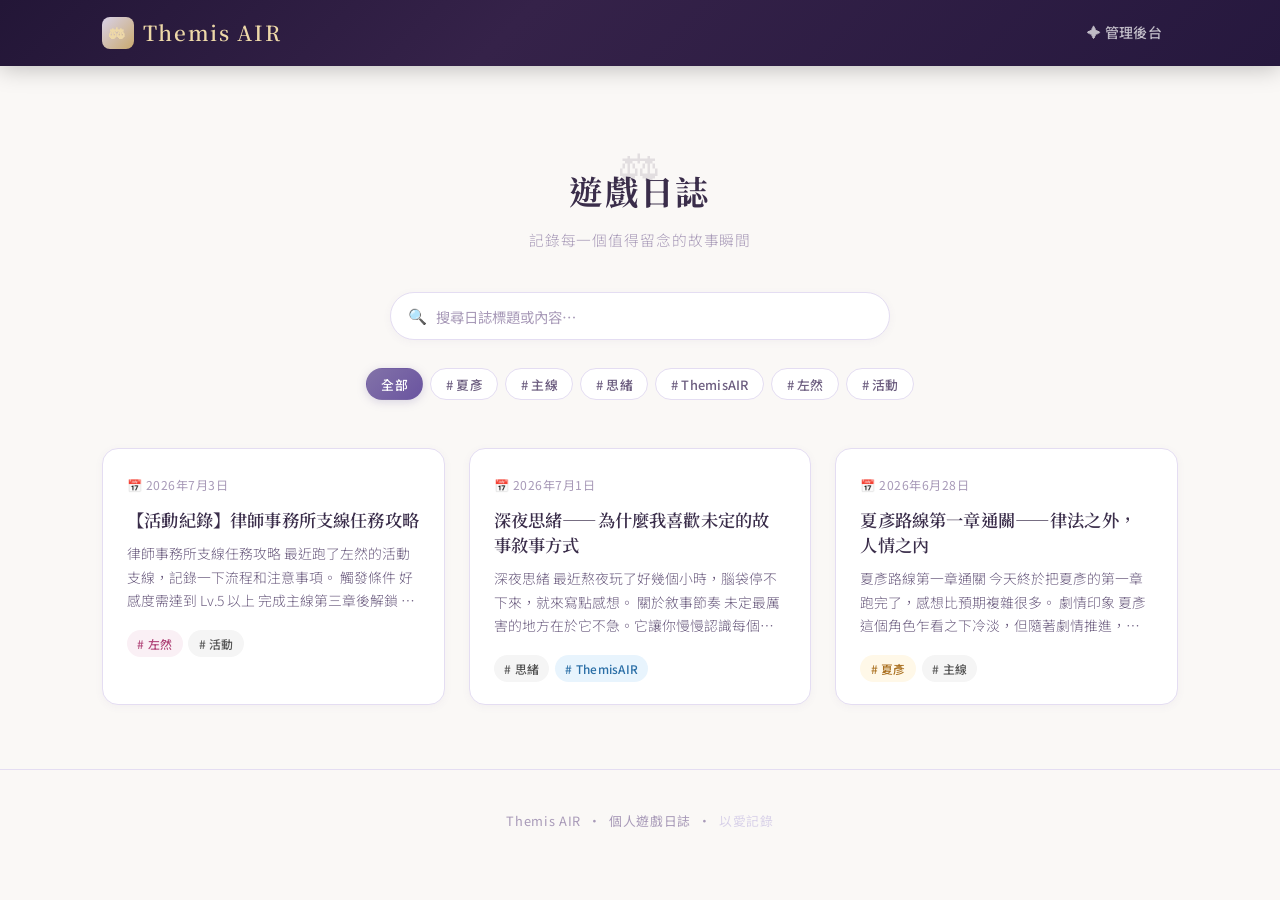
==== index.html @ 6ce4c05d "first commit: Themis AIR blog site" ====
<!DOCTYPE html>
<html lang="zh-TW">
<head>
  <meta charset="UTF-8">
  <meta name="viewport" content="width=device-width, initial-scale=1.0">
  <meta name="description" content="Themis AIR — 個人未定事件簿遊戲進度日誌，記錄每一個值得留念的故事瞬間">
  <title>Themis AIR</title>
  <link rel="stylesheet" href="css/style.css">
</head>
<body>

  <!-- ── Header ── -->
  <header class="site-header">
    <div class="header-inner">
      <a href="index.html" class="site-logo">
        <span class="logo-badge">⚖</span>
        Themis AIR
      </a>
      <nav class="site-nav">
        <a href="admin.html" id="nav-admin">✦ 管理後台</a>
      </nav>
    </div>
  </header>

  <!-- ── Main ── -->
  <main>
    <div class="main-container">

      <!-- Hero -->
      <section class="page-hero">
        <h1>遊戲日誌</h1>
        <p>記錄每一個值得留念的故事瞬間</p>
      </section>

      <!-- Search -->
      <div class="search-wrap">
        <span class="search-icon">🔍</span>
        <input
          type="text"
          id="search-input"
          placeholder="搜尋日誌標題或內容…"
          autocomplete="off"
          aria-label="搜尋日誌"
        >
      </div>

      <!-- Tag filters -->
      <div class="tag-filters" id="tag-filters" role="group" aria-label="標籤篩選">
        <!-- populated by app.js -->
      </div>

      <!-- Articles grid -->
      <div class="articles-grid" id="articles-grid" aria-live="polite">
        <!-- populated by app.js -->
      </div>

    </div>
  </main>

  <!-- ── Footer ── -->
  <footer class="site-footer">
    <p>Themis AIR &nbsp;·&nbsp; 個人遊戲日誌 &nbsp;·&nbsp; <span>以愛記錄</span></p>
  </footer>

  <div class="toast" id="global-toast"></div>

  <script src="js/data.js"></script>
  <script src="js/app.js"></script>
</body>
</html>
---- css/style.css ----
/* ============================================================
   Themis AIR — Design System
   ============================================================ */

@import url('https://fonts.googleapis.com/css2?family=Noto+Serif+TC:wght@400;500;600;700&family=Noto+Sans+TC:wght@300;400;500;600&display=swap');

:root {
  --bg: #FAF8F6;
  --surface: #FFFFFF;
  --surface-alt: #F7F5FC;
  --surface-hover: #F1EEF9;

  --lavender: #D9D2E9;
  --lavender-light: #EBE7F5;
  --lavender-dark: #8272A8;
  --gold: #C9A96E;
  --gold-light: #EDD8A8;

  --text-primary: #3A2D4A;
  --text-secondary: #6D5E80;
  --text-muted: #A89AB8;

  --border: #E4DDF2;
  --shadow-sm: 0 2px 8px rgba(100, 80, 140, 0.05);
  --shadow: 0 4px 20px rgba(100, 80, 140, 0.09);
  --shadow-hover: 0 10px 36px rgba(100, 80, 140, 0.14);

  --radius: 16px;
  --radius-sm: 10px;
  --radius-pill: 100px;

  --ease: cubic-bezier(0.4, 0, 0.2, 1);
  --transition: 0.25s var(--ease);
}

*, *::before, *::after {
  margin: 0;
  padding: 0;
  box-sizing: border-box;
}

html {
  scroll-behavior: smooth;
}

body {
  font-family: 'Noto Sans TC', -apple-system, sans-serif;
  background-color: var(--bg);
  color: var(--text-primary);
  line-height: 1.7;
  -webkit-font-smoothing: antialiased;
}

/* ============================================================
   SITE HEADER
   ============================================================ */

.site-header {
  background: linear-gradient(135deg, #231637 0%, #352249 40%, #26183E 100%);
  position: sticky;
  top: 0;
  z-index: 100;
  box-shadow: 0 2px 24px rgba(0, 0, 0, 0.25);
}

.header-inner {
  max-width: 1140px;
  margin: 0 auto;
  padding: 0 2rem;
  height: 66px;
  display: flex;
  align-items: center;
  justify-content: space-between;
}

.site-logo {
  font-family: 'Noto Serif TC', serif;
  font-size: 1.3rem;
  font-weight: 600;
  color: var(--gold-light);
  text-decoration: none;
  letter-spacing: 0.08em;
  display: flex;
  align-items: center;
  gap: 0.55rem;
  transition: var(--transition);
}

.site-logo:hover {
  color: #fff;
}

.logo-badge {
  display: inline-flex;
  align-items: center;
  justify-content: center;
  width: 32px;
  height: 32px;
  background: linear-gradient(135deg, var(--lavender), var(--gold));
  border-radius: 8px;
  font-size: 1rem;
}

.site-nav {
  display: flex;
  align-items: center;
  gap: 0.25rem;
}

.site-nav a {
  color: rgba(255,255,255,0.7);
  text-decoration: none;
  font-size: 0.875rem;
  font-weight: 500;
  padding: 0.45rem 1rem;
  border-radius: var(--radius-pill);
  transition: var(--transition);
  letter-spacing: 0.02em;
}

.site-nav a:hover {
  background: rgba(255, 255, 255, 0.12);
  color: var(--gold-light);
}

/* ============================================================
   LAYOUT
   ============================================================ */

.main-container {
  max-width: 1140px;
  margin: 0 auto;
  padding: 3rem 2rem 4rem;
}

/* ============================================================
   HOME HERO
   ============================================================ */

.page-hero {
  text-align: center;
  padding: 3rem 0 2.5rem;
  position: relative;
}

.page-hero::before {
  content: '⚖';
  display: block;
  font-size: 2.5rem;
  opacity: 0.12;
  position: absolute;
  top: 1rem;
  left: 50%;
  transform: translateX(-50%);
  pointer-events: none;
  user-select: none;
}

.page-hero h1 {
  font-family: 'Noto Serif TC', serif;
  font-size: 2.1rem;
  font-weight: 700;
  color: var(--text-primary);
  letter-spacing: 0.04em;
  margin-bottom: 0.5rem;
}

.page-hero p {
  color: var(--text-muted);
  font-size: 0.92rem;
  font-weight: 300;
  letter-spacing: 0.06em;
}

/* ============================================================
   SEARCH BAR
   ============================================================ */

.search-wrap {
  max-width: 500px;
  margin: 0 auto 1.75rem;
  position: relative;
}

.search-wrap .search-icon {
  position: absolute;
  left: 1.1rem;
  top: 50%;
  transform: translateY(-50%);
  color: var(--text-muted);
  font-size: 0.95rem;
  pointer-events: none;
}

.search-wrap input {
  width: 100%;
  padding: 0.78rem 1rem 0.78rem 2.8rem;
  border: 1.5px solid var(--border);
  border-radius: var(--radius-pill);
  background: var(--surface);
  font-family: 'Noto Sans TC', sans-serif;
  font-size: 0.9rem;
  color: var(--text-primary);
  outline: none;
  transition: var(--transition);
  box-shadow: var(--shadow-sm);
}

.search-wrap input::placeholder {
  color: var(--text-muted);
}

.search-wrap input:focus {
  border-color: var(--lavender);
  box-shadow: 0 0 0 4px rgba(217, 210, 233, 0.4);
}

/* ============================================================
   TAG FILTER BAR
   ============================================================ */

.tag-filters {
  display: flex;
  flex-wrap: wrap;
  gap: 0.45rem;
  justify-content: center;
  margin-bottom: 3rem;
}

.tag-btn {
  padding: 0.35rem 0.9rem;
  border-radius: var(--radius-pill);
  border: 1.5px solid var(--border);
  background: var(--surface);
  color: var(--text-secondary);
  font-size: 0.8rem;
  font-family: 'Noto Sans TC', sans-serif;
  font-weight: 500;
  cursor: pointer;
  transition: var(--transition);
  letter-spacing: 0.02em;
}

.tag-btn:hover {
  background: var(--surface-alt);
  border-color: var(--lavender-light);
  color: var(--lavender-dark);
  transform: translateY(-1px);
}

.tag-btn.active {
  background: var(--lavender-dark);
  border-color: var(--lavender-dark);
  color: white;
  box-shadow: 0 2px 10px rgba(130, 114, 168, 0.28);
}

.tag-btn.all-btn.active {
  background: linear-gradient(135deg, var(--lavender-dark), #6A54A0);
  border-color: transparent;
}

/* ============================================================
   ARTICLES GRID
   ============================================================ */

.articles-grid {
  display: grid;
  grid-template-columns: repeat(auto-fill, minmax(310px, 1fr));
  gap: 1.5rem;
}

/* ============================================================
   ARTICLE CARD
   ============================================================ */

.article-card {
  background: var(--surface);
  border-radius: var(--radius);
  border: 1px solid var(--border);
  padding: 1.6rem 1.5rem 1.4rem;
  cursor: pointer;
  transition: transform var(--transition), box-shadow var(--transition), border-color var(--transition);
  box-shadow: var(--shadow-sm);
  text-decoration: none;
  color: inherit;
  display: block;
  position: relative;
  overflow: hidden;
}

.article-card::after {
  content: '';
  position: absolute;
  top: 0; left: 0; right: 0;
  height: 3px;
  background: linear-gradient(90deg, var(--lavender-dark), var(--gold));
  opacity: 0;
  transition: opacity var(--transition);
}

.article-card:hover {
  transform: translateY(-5px);
  box-shadow: var(--shadow-hover);
  border-color: var(--lavender-light);
}

.article-card:hover::after {
  opacity: 1;
}

.card-date {
  font-size: 0.76rem;
  color: var(--text-muted);
  letter-spacing: 0.04em;
  margin-bottom: 0.7rem;
  display: flex;
  align-items: center;
  gap: 0.35rem;
}

.card-title {
  font-family: 'Noto Serif TC', serif;
  font-size: 1.08rem;
  font-weight: 600;
  color: var(--text-primary);
  margin-bottom: 0.65rem;
  line-height: 1.45;
  letter-spacing: 0.01em;
}

.card-summary {
  font-size: 0.865rem;
  color: var(--text-secondary);
  line-height: 1.7;
  display: -webkit-box;
  -webkit-line-clamp: 3;
  -webkit-box-orient: vertical;
  overflow: hidden;
  margin-bottom: 1.1rem;
  font-weight: 300;
}

.card-tags {
  display: flex;
  flex-wrap: wrap;
  gap: 0.35rem;
}

/* ============================================================
   TAGS
   ============================================================ */

.tag {
  display: inline-block;
  padding: 0.2rem 0.65rem;
  border-radius: var(--radius-pill);
  font-size: 0.74rem;
  font-weight: 500;
  background: var(--surface-alt);
  color: var(--lavender-dark);
  letter-spacing: 0.02em;
}

/* 四位男主角 tag 配色 */
.tag[data-char="夏彥"]   { background: #FFF8E8; color: #AA7020; } /* 暖琥珀 */
.tag[data-char="左然"]   { background: #FAF0F5; color: #B04478; } /* 玫粉   */
.tag[data-char="莫弈"]   { background: #EBF7F2; color: #2E7A60; } /* 薄荷綠 */
.tag[data-char="陸景和"] { background: #D9D2E9; color: #5E4890; } /* 藕紫   */
/* 品牌 tag */
.tag[data-char="ThemisAIR"] { background: #E8F4FD; color: #2A6EA6; } /* 天空藍 ✈️ */
/* 通用分類 tag — 統一灰色系 */
.tag[data-char="活動"] { background: #F5F5F5; color: #555; }
.tag[data-char="思緒"] { background: #F5F5F5; color: #555; }
.tag[data-char="主線"] { background: #F5F5F5; color: #555; }

/* ============================================================
   EMPTY STATE
   ============================================================ */

.empty-state {
  grid-column: 1 / -1;
  text-align: center;
  padding: 5rem 2rem;
  color: var(--text-muted);
}

.empty-icon {
  font-size: 3.5rem;
  opacity: 0.35;
  margin-bottom: 1.25rem;
  display: block;
}

.empty-state h3 {
  font-family: 'Noto Serif TC', serif;
  font-size: 1.1rem;
  margin-bottom: 0.5rem;
  color: var(--text-secondary);
}

.empty-state p {
  font-size: 0.875rem;
}

/* ============================================================
   SITE FOOTER
   ============================================================ */

.site-footer {
  text-align: center;
  padding: 2.5rem 2rem;
  color: var(--text-muted);
  font-size: 0.8rem;
  border-top: 1px solid var(--border);
  letter-spacing: 0.05em;
}

.site-footer span {
  color: var(--lavender);
}

/* ============================================================
   POST PAGE
   ============================================================ */

.post-container {
  max-width: 780px;
  margin: 0 auto;
  padding: 2.5rem 2rem 5rem;
}

.post-back {
  display: inline-flex;
  align-items: center;
  gap: 0.4rem;
  color: var(--text-muted);
  text-decoration: none;
  font-size: 0.85rem;
  margin-bottom: 2.5rem;
  transition: var(--transition);
  letter-spacing: 0.02em;
}

.post-back:hover {
  color: var(--lavender-dark);
  gap: 0.6rem;
}

.post-header {
  margin-bottom: 2.5rem;
  padding-bottom: 1.75rem;
  border-bottom: 1px solid var(--border);
}

.post-date {
  font-size: 0.8rem;
  color: var(--text-muted);
  letter-spacing: 0.06em;
  margin-bottom: 0.9rem;
  display: flex;
  align-items: center;
  gap: 0.35rem;
}

.post-title {
  font-family: 'Noto Serif TC', serif;
  font-size: 1.9rem;
  font-weight: 700;
  line-height: 1.35;
  letter-spacing: 0.02em;
  margin-bottom: 1.1rem;
}

.post-tags {
  display: flex;
  flex-wrap: wrap;
  gap: 0.4rem;
}

/* Post content — Markdown styles */
.post-content {
  font-size: 0.97rem;
  line-height: 1.9;
  color: var(--text-secondary);
}

.post-content h1,
.post-content h2,
.post-content h3,
.post-content h4 {
  font-family: 'Noto Serif TC', serif;
  color: var(--text-primary);
  margin: 2.25rem 0 0.9rem;
  line-height: 1.4;
}

.post-content h1 { font-size: 1.6rem; }
.post-content h2 {
  font-size: 1.25rem;
  border-bottom: 2px solid var(--lavender-light);
  padding-bottom: 0.45rem;
}
.post-content h3 { font-size: 1.08rem; color: var(--lavender-dark); }
.post-content h4 { font-size: 0.95rem; color: var(--lavender-dark); }

.post-content p { margin-bottom: 1.3rem; }

.post-content strong { color: var(--text-primary); font-weight: 600; }

.post-content em { color: var(--lavender-dark); }

.post-content a {
  color: var(--lavender-dark);
  text-decoration: underline;
  text-underline-offset: 3px;
  transition: var(--transition);
}
.post-content a:hover { color: var(--gold); }

.post-content blockquote {
  border-left: 3px solid var(--lavender);
  margin: 1.75rem 0;
  padding: 0.9rem 1.4rem;
  background: var(--surface-alt);
  border-radius: 0 var(--radius-sm) var(--radius-sm) 0;
  color: var(--text-secondary);
  font-style: italic;
}

.post-content code {
  background: var(--surface-alt);
  border: 1px solid var(--border);
  padding: 0.15rem 0.45rem;
  border-radius: 5px;
  font-size: 0.85em;
  color: var(--lavender-dark);
  font-family: 'Courier New', monospace;
}

.post-content pre {
  background: #1E1530;
  border-radius: var(--radius-sm);
  padding: 1.25rem 1.5rem;
  margin: 1.5rem 0;
  overflow-x: auto;
}

.post-content pre code {
  background: none;
  border: none;
  color: #E8D5F0;
  font-size: 0.875rem;
}

.post-content ul, .post-content ol {
  margin: 0.75rem 0 1.25rem 1.6rem;
}

.post-content li {
  margin-bottom: 0.45rem;
}

.post-content hr {
  border: none;
  border-top: 1px solid var(--border);
  margin: 2.5rem 0;
}

.post-content img {
  max-width: 100%;
  border-radius: var(--radius-sm);
  margin: 1.5rem 0;
}

/* Post action bar */
.post-actions {
  display: flex;
  gap: 0.75rem;
  margin-top: 3.5rem;
  padding-top: 2rem;
  border-top: 1px solid var(--border);
}

/* ============================================================
   BUTTONS
   ============================================================ */

.btn {
  display: inline-flex;
  align-items: center;
  justify-content: center;
  gap: 0.45rem;
  padding: 0.6rem 1.25rem;
  border-radius: var(--radius-pill);
  font-family: 'Noto Sans TC', sans-serif;
  font-size: 0.875rem;
  font-weight: 500;
  cursor: pointer;
  border: none;
  transition: var(--transition);
  text-decoration: none;
  letter-spacing: 0.02em;
  white-space: nowrap;
}

.btn:active { transform: scale(0.97); }

.btn-primary {
  background: linear-gradient(135deg, var(--lavender-dark), #6A52A4);
  color: white;
  box-shadow: 0 3px 12px rgba(130, 114, 168, 0.28);
}
.btn-primary:hover {
  background: linear-gradient(135deg, #7262A0, #5A44A0);
  box-shadow: 0 5px 18px rgba(130, 114, 168, 0.38);
  transform: translateY(-1px);
}

.btn-gold {
  background: linear-gradient(135deg, var(--gold), #B8894E);
  color: white;
  box-shadow: 0 3px 12px rgba(180, 140, 80, 0.3);
}
.btn-gold:hover {
  transform: translateY(-1px);
  box-shadow: 0 5px 18px rgba(180, 140, 80, 0.4);
}

.btn-danger {
  background: #FEF2F2;
  color: #DC2626;
  border: 1.5px solid #FECACA;
}
.btn-danger:hover {
  background: #FEE2E2;
  transform: translateY(-1px);
}

.btn-secondary {
  background: var(--surface);
  color: var(--text-secondary);
  border: 1.5px solid var(--border);
}
.btn-secondary:hover {
  border-color: var(--lavender);
  color: var(--lavender-dark);
  transform: translateY(-1px);
}

.btn-ghost {
  background: transparent;
  color: var(--text-muted);
  border: 1.5px solid transparent;
}
.btn-ghost:hover {
  color: var(--text-secondary);
  background: var(--surface-alt);
}

.btn-sm {
  font-size: 0.8rem;
  padding: 0.4rem 0.9rem;
}

/* ============================================================
   ADMIN PAGE
   ============================================================ */

/* Login overlay */
.login-overlay {
  position: fixed;
  inset: 0;
  background: rgba(20, 12, 35, 0.75);
  backdrop-filter: blur(10px);
  display: flex;
  align-items: center;
  justify-content: center;
  z-index: 1000;
  animation: fadeIn 0.3s ease;
}

@keyframes fadeIn {
  from { opacity: 0; }
  to { opacity: 1; }
}

.login-card {
  background: var(--surface);
  border-radius: var(--radius);
  padding: 2.5rem;
  width: 100%;
  max-width: 380px;
  margin: 1rem;
  box-shadow: 0 24px 64px rgba(0, 0, 0, 0.35);
  border: 1px solid var(--border);
  animation: slideUp 0.35s var(--ease);
}

@keyframes slideUp {
  from { opacity: 0; transform: translateY(24px) scale(0.98); }
  to { opacity: 1; transform: translateY(0) scale(1); }
}

.login-logo {
  display: flex;
  align-items: center;
  gap: 0.5rem;
  font-family: 'Noto Serif TC', serif;
  font-size: 1.1rem;
  color: var(--gold);
  margin-bottom: 1.75rem;
}

.login-logo .logo-badge {
  width: 28px;
  height: 28px;
  font-size: 0.9rem;
}

.login-card h2 {
  font-family: 'Noto Serif TC', serif;
  font-size: 1.35rem;
  margin-bottom: 0.3rem;
  color: var(--text-primary);
}

.login-card .subtitle {
  color: var(--text-muted);
  font-size: 0.85rem;
  margin-bottom: 2rem;
}

/* Admin container */
.admin-page {
  background: var(--bg);
  min-height: 100vh;
}

.admin-container {
  max-width: 1000px;
  margin: 0 auto;
  padding: 2.5rem 2rem 5rem;
}

.admin-top-bar {
  display: flex;
  align-items: center;
  justify-content: space-between;
  margin-bottom: 2.5rem;
  flex-wrap: wrap;
  gap: 1rem;
}

.admin-top-bar h2 {
  font-family: 'Noto Serif TC', serif;
  font-size: 1.45rem;
  display: flex;
  align-items: center;
  gap: 0.5rem;
}

.admin-stats {
  display: flex;
  gap: 1.5rem;
  margin-bottom: 2rem;
}

.stat-pill {
  background: var(--surface);
  border: 1px solid var(--border);
  border-radius: var(--radius);
  padding: 1rem 1.5rem;
  text-align: center;
  box-shadow: var(--shadow-sm);
  flex: 1;
}

.stat-pill .stat-number {
  font-family: 'Noto Serif TC', serif;
  font-size: 1.8rem;
  font-weight: 700;
  color: var(--lavender-dark);
  line-height: 1;
}

.stat-pill .stat-label {
  font-size: 0.78rem;
  color: var(--text-muted);
  margin-top: 0.3rem;
}

/* Section headings */
.section-heading {
  font-family: 'Noto Serif TC', serif;
  font-size: 1.05rem;
  color: var(--text-secondary);
  margin-bottom: 1rem;
  display: flex;
  align-items: center;
  gap: 0.5rem;
  padding-bottom: 0.6rem;
  border-bottom: 1px solid var(--border);
}

/* Article list in admin */
.admin-list {
  display: flex;
  flex-direction: column;
  gap: 0.75rem;
  margin-bottom: 3rem;
}

.admin-item {
  background: var(--surface);
  border: 1px solid var(--border);
  border-radius: var(--radius-sm);
  padding: 1.1rem 1.4rem;
  display: flex;
  align-items: center;
  gap: 1rem;
  box-shadow: var(--shadow-sm);
  transition: var(--transition);
}

.admin-item:hover {
  border-color: var(--lavender-light);
  box-shadow: var(--shadow);
}

.admin-item-info {
  flex: 1;
  min-width: 0;
}

.admin-item-title {
  font-weight: 600;
  font-size: 0.92rem;
  white-space: nowrap;
  overflow: hidden;
  text-overflow: ellipsis;
  margin-bottom: 0.25rem;
}

.admin-item-meta {
  font-size: 0.76rem;
  color: var(--text-muted);
  display: flex;
  gap: 0.75rem;
  flex-wrap: wrap;
}

.admin-item-actions {
  display: flex;
  gap: 0.4rem;
  flex-shrink: 0;
}

/* ============================================================
   EDIT FORM / PANEL
   ============================================================ */

.edit-panel {
  background: var(--surface);
  border: 1px solid var(--border);
  border-radius: var(--radius);
  padding: 2rem 2.25rem 2.25rem;
  box-shadow: var(--shadow);
  margin-bottom: 2rem;
  animation: slideUp 0.3s ease;
}

.edit-panel-header {
  display: flex;
  align-items: center;
  justify-content: space-between;
  margin-bottom: 1.75rem;
  padding-bottom: 1rem;
  border-bottom: 1px solid var(--border);
}

.edit-panel-header h3 {
  font-family: 'Noto Serif TC', serif;
  font-size: 1.15rem;
}

/* Form groups */
.form-row {
  display: grid;
  grid-template-columns: 1fr 1fr;
  gap: 1rem;
}

.form-group {
  margin-bottom: 1.25rem;
}

.form-group label {
  display: block;
  font-size: 0.83rem;
  font-weight: 600;
  color: var(--text-secondary);
  margin-bottom: 0.4rem;
  letter-spacing: 0.03em;
}

.form-group input,
.form-group textarea {
  width: 100%;
  padding: 0.7rem 1rem;
  border: 1.5px solid var(--border);
  border-radius: var(--radius-sm);
  font-family: 'Noto Sans TC', sans-serif;
  font-size: 0.9rem;
  color: var(--text-primary);
  background: var(--surface);
  outline: none;
  transition: var(--transition);
  resize: none;
}

.form-group input:focus,
.form-group textarea:focus {
  border-color: var(--lavender);
  box-shadow: 0 0 0 3px rgba(176, 154, 192, 0.14);
}

/* Markdown editor + preview */
.editor-wrap {
  display: grid;
  grid-template-columns: 1fr 1fr;
  gap: 1rem;
  margin-bottom: 1.25rem;
}

.editor-pane label,
.preview-pane-label {
  display: block;
  font-size: 0.83rem;
  font-weight: 600;
  color: var(--text-secondary);
  margin-bottom: 0.4rem;
  letter-spacing: 0.03em;
}

.editor-pane textarea {
  width: 100%;
  height: 380px;
  padding: 0.9rem 1rem;
  border: 1.5px solid var(--border);
  border-radius: var(--radius-sm);
  font-family: 'Courier New', monospace;
  font-size: 0.85rem;
  line-height: 1.7;
  color: var(--text-primary);
  background: #FDFBFF;
  outline: none;
  resize: vertical;
  transition: var(--transition);
}

.editor-pane textarea:focus {
  border-color: var(--lavender);
  box-shadow: 0 0 0 3px rgba(176, 154, 192, 0.14);
}

.preview-box {
  height: 380px;
  border: 1.5px solid var(--border);
  border-radius: var(--radius-sm);
  padding: 0.9rem 1.2rem;
  background: var(--surface);
  overflow-y: auto;
  font-size: 0.875rem;
  line-height: 1.8;
  color: var(--text-secondary);
}

.preview-box.post-content { font-size: 0.85rem; }

/* Tags input */
.tags-field {
  display: flex;
  flex-wrap: wrap;
  gap: 0.4rem;
  padding: 0.45rem 0.7rem;
  border: 1.5px solid var(--border);
  border-radius: var(--radius-sm);
  min-height: 44px;
  cursor: text;
  transition: var(--transition);
  background: var(--surface);
  align-items: center;
}

.tags-field:focus-within {
  border-color: var(--lavender);
  box-shadow: 0 0 0 3px rgba(176, 154, 192, 0.14);
}

.tag-chip {
  display: inline-flex;
  align-items: center;
  gap: 0.3rem;
  padding: 0.18rem 0.6rem;
  background: var(--lavender-light);
  color: var(--lavender-dark);
  border-radius: var(--radius-pill);
  font-size: 0.78rem;
  font-weight: 500;
}

.tag-chip .rm {
  cursor: pointer;
  opacity: 0.55;
  font-size: 1rem;
  line-height: 1;
  font-weight: 400;
  transition: opacity 0.15s;
}

.tag-chip .rm:hover { opacity: 1; }

.tag-chip-input {
  border: none !important;
  outline: none !important;
  box-shadow: none !important;
  padding: 0 0.3rem !important;
  font-size: 0.875rem !important;
  flex: 1;
  min-width: 80px;
  background: transparent !important;
}

.tag-suggestions {
  display: flex;
  flex-wrap: wrap;
  gap: 0.3rem;
  margin-top: 0.5rem;
}

.tag-sugg {
  padding: 0.18rem 0.65rem;
  border: 1px solid var(--border);
  border-radius: var(--radius-pill);
  font-size: 0.75rem;
  cursor: pointer;
  color: var(--text-secondary);
  transition: var(--transition);
  background: var(--surface);
}

.tag-sugg:hover {
  background: var(--lavender-light);
  border-color: var(--lavender);
  color: var(--lavender-dark);
}

/* Form actions */
.form-actions {
  display: flex;
  gap: 0.65rem;
  justify-content: flex-end;
  padding-top: 1.5rem;
  border-top: 1px solid var(--border);
  margin-top: 0.5rem;
}

/* ============================================================
   TOAST NOTIFICATION
   ============================================================ */

.toast {
  position: fixed;
  bottom: 2rem;
  right: 2rem;
  background: #1A1225;
  color: white;
  padding: 0.9rem 1.5rem;
  border-radius: var(--radius);
  font-size: 0.875rem;
  box-shadow: 0 8px 32px rgba(0, 0, 0, 0.25);
  transform: translateY(120px);
  opacity: 0;
  transition: transform 0.35s var(--ease), opacity 0.35s ease;
  z-index: 9999;
  display: flex;
  align-items: center;
  gap: 0.55rem;
  max-width: 320px;
}

.toast.show {
  transform: translateY(0);
  opacity: 1;
}

.toast.success { border-left: 3px solid #6EE7A8; }
.toast.error   { border-left: 3px solid #F87171; }
.toast.info    { border-left: 3px solid var(--lavender); }

/* ============================================================
   CONFIRM DIALOG
   ============================================================ */

.dialog-overlay {
  position: fixed;
  inset: 0;
  background: rgba(20, 12, 35, 0.6);
  backdrop-filter: blur(4px);
  display: flex;
  align-items: center;
  justify-content: center;
  z-index: 2000;
  animation: fadeIn 0.2s ease;
}

.dialog-box {
  background: var(--surface);
  border-radius: var(--radius);
  padding: 2rem;
  max-width: 380px;
  width: 90%;
  box-shadow: 0 20px 60px rgba(0,0,0,0.25);
  animation: slideUp 0.25s ease;
  border: 1px solid var(--border);
}

.dialog-box h4 {
  font-family: 'Noto Serif TC', serif;
  font-size: 1.1rem;
  margin-bottom: 0.6rem;
}

.dialog-box p {
  color: var(--text-secondary);
  font-size: 0.875rem;
  margin-bottom: 1.5rem;
  line-height: 1.6;
}

.dialog-actions {
  display: flex;
  gap: 0.65rem;
  justify-content: flex-end;
}

/* ============================================================
   SCROLLBAR
   ============================================================ */

::-webkit-scrollbar { width: 6px; height: 6px; }
::-webkit-scrollbar-track { background: transparent; }
::-webkit-scrollbar-thumb { background: var(--lavender-light); border-radius: 10px; }
::-webkit-scrollbar-thumb:hover { background: var(--lavender); }

/* ============================================================
   RESPONSIVE
   ============================================================ */

@media (max-width: 768px) {
  .articles-grid {
    grid-template-columns: 1fr;
  }

  .editor-wrap {
    grid-template-columns: 1fr;
  }

  .form-row {
    grid-template-columns: 1fr;
  }

  .post-title {
    font-size: 1.45rem;
  }

  .admin-stats {
    flex-direction: column;
    gap: 0.75rem;
  }

  .admin-item {
    flex-wrap: wrap;
  }

  .header-inner {
    padding: 0 1rem;
  }

  .main-container,
  .post-container,
  .admin-container {
    padding-left: 1rem;
    padding-right: 1rem;
  }
}
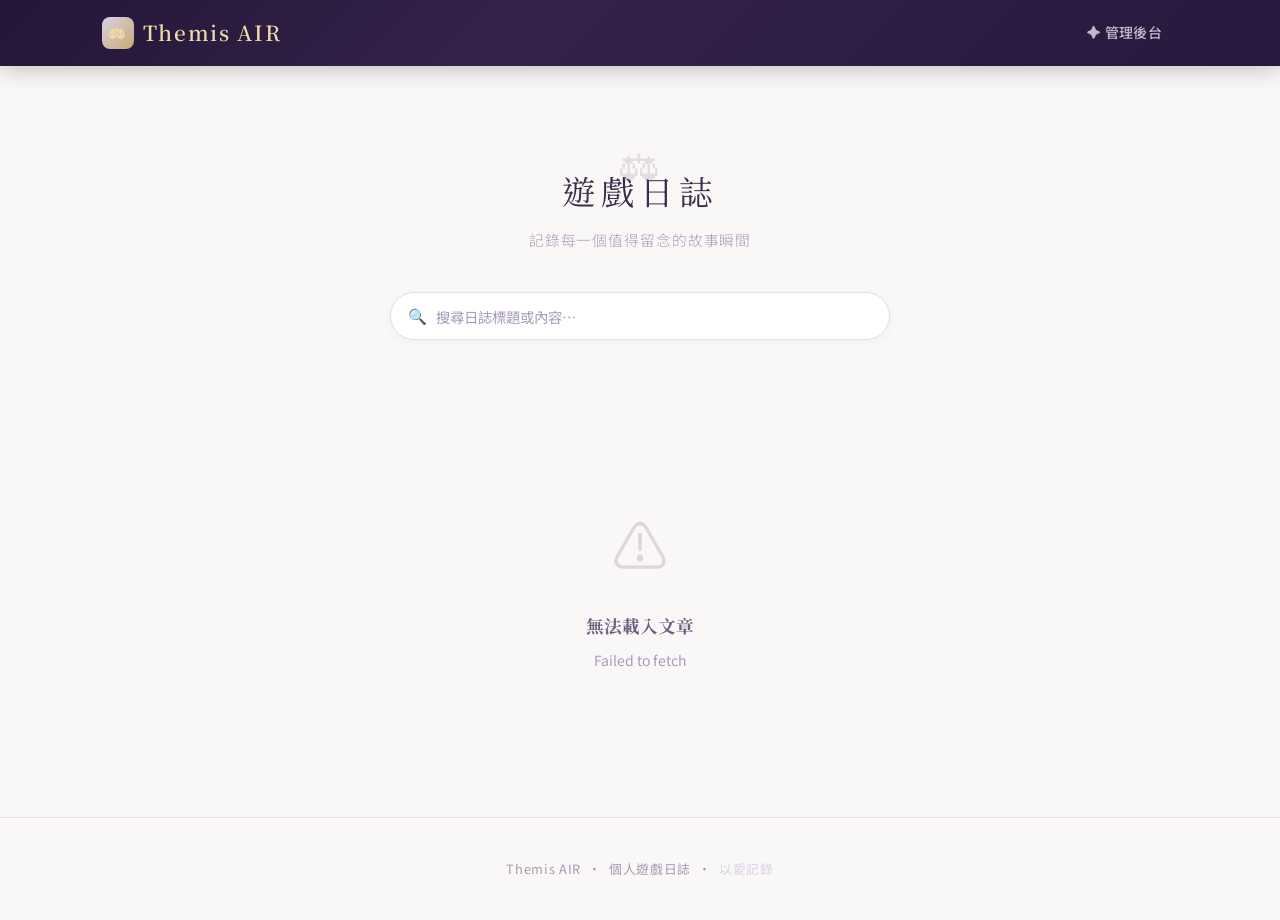
==== commit 9470a1fa: "feat: HakkouMincho font + site settings (hero title/subtitle editable from admin)" ====
--- a/index.html
+++ b/index.html
@@ -28,8 +28,8 @@
 
       <!-- Hero -->
       <section class="page-hero">
-        <h1>遊戲日誌</h1>
-        <p>記錄每一個值得留念的故事瞬間</p>
+        <h1 id="hero-title">遊戲日誌</h1>
+        <p id="hero-subtitle">記錄每一個值得留念的故事瞬間</p>
       </section>
 
       <!-- Search -->
@@ -64,7 +64,7 @@
 
   <div class="toast" id="global-toast"></div>
 
-  <script src="js/data.js"></script>
-  <script src="js/app.js"></script>
+  <script src="js/data.js?v=20250705c"></script>
+  <script src="js/app.js?v=20250705c"></script>
 </body>
 </html>
--- a/css/style.css
+++ b/css/style.css
@@ -3,6 +3,15 @@
    ============================================================ */
 
 @import url('https://fonts.googleapis.com/css2?family=Noto+Serif+TC:wght@400;500;600;700&family=Noto+Sans+TC:wght@300;400;500;600&display=swap');
+
+/* 白鹰明朝體 — 首頁大標題專用字型 */
+@font-face {
+  font-family: 'HakkouMincho';
+  src: url('../fonts/HakkouMincho.ttf') format('truetype');
+  font-weight: normal;
+  font-style: normal;
+  font-display: swap;
+}
 
 :root {
   --bg: #FAF8F6;
@@ -157,11 +166,11 @@
 }
 
 .page-hero h1 {
-  font-family: 'Noto Serif TC', serif;
+  font-family: 'HakkouMincho', 'Noto Serif TC', serif;
   font-size: 2.1rem;
-  font-weight: 700;
+  font-weight: normal;
   color: var(--text-primary);
-  letter-spacing: 0.04em;
+  letter-spacing: 0.15em;
   margin-bottom: 0.5rem;
 }
 
@@ -573,6 +582,24 @@
   margin: 1.5rem 0;
 }
 
+/* YouTube 嵌入播放器 — 響應式 16:9 */
+.yt-embed {
+  position: relative;
+  width: 100%;
+  padding-bottom: 56.25%;
+  margin: 1.75rem 0;
+  border-radius: var(--radius);
+  overflow: hidden;
+  box-shadow: 0 4px 24px rgba(0,0,0,.15);
+}
+.yt-embed iframe {
+  position: absolute;
+  inset: 0;
+  width: 100%;
+  height: 100%;
+  border: none;
+}
+
 /* Post action bar */
 .post-actions {
   display: flex;
@@ -932,6 +959,160 @@
   gap: 1rem;
   margin-bottom: 1.25rem;
 }
+
+/* Editor toolbar */
+.editor-toolbar {
+  display: flex;
+  flex-wrap: wrap;
+  gap: 0.3rem;
+  padding: 0.5rem 0.6rem;
+  background: var(--surface-alt);
+  border: 1.5px solid var(--border);
+  border-bottom: none;
+  border-radius: var(--radius-sm) var(--radius-sm) 0 0;
+}
+
+.toolbar-btn {
+  display: inline-flex;
+  align-items: center;
+  gap: 0.25rem;
+  padding: 0.25rem 0.6rem;
+  border: 1px solid var(--border);
+  border-radius: 6px;
+  background: var(--surface);
+  color: var(--text-secondary);
+  font-size: 0.78rem;
+  font-family: 'Noto Sans TC', sans-serif;
+  cursor: pointer;
+  transition: var(--transition);
+}
+
+.toolbar-btn:hover {
+  background: var(--lavender-light);
+  border-color: var(--lavender);
+  color: var(--lavender-dark);
+}
+
+.toolbar-sep {
+  width: 1px;
+  background: var(--border);
+  margin: 0.15rem 0.1rem;
+  align-self: stretch;
+}
+
+/* Attached textarea (when toolbar is present) */
+.editor-pane textarea.has-toolbar {
+  border-top-left-radius: 0;
+  border-top-right-radius: 0;
+}
+
+/* Image dialog */
+.img-dialog-overlay {
+  position: fixed;
+  inset: 0;
+  background: rgba(20, 12, 35, 0.6);
+  backdrop-filter: blur(6px);
+  display: flex;
+  align-items: center;
+  justify-content: center;
+  z-index: 3000;
+  animation: fadeIn 0.2s ease;
+}
+
+.img-dialog {
+  background: var(--surface);
+  border-radius: var(--radius);
+  padding: 2rem;
+  width: 100%;
+  max-width: 440px;
+  margin: 1rem;
+  box-shadow: 0 24px 64px rgba(0,0,0,0.25);
+  border: 1px solid var(--border);
+  animation: slideUp 0.25s ease;
+}
+
+.img-dialog h4 {
+  font-family: 'Noto Serif TC', serif;
+  font-size: 1.1rem;
+  margin-bottom: 1.25rem;
+  padding-bottom: 0.75rem;
+  border-bottom: 1px solid var(--border);
+}
+
+.img-tabs {
+  display: flex;
+  gap: 0;
+  margin-bottom: 1.25rem;
+  border-bottom: 2px solid var(--border);
+}
+
+.img-tab {
+  padding: 0.5rem 1.1rem;
+  font-size: 0.85rem;
+  cursor: pointer;
+  color: var(--text-muted);
+  border-bottom: 2px solid transparent;
+  margin-bottom: -2px;
+  transition: var(--transition);
+  font-family: 'Noto Sans TC', sans-serif;
+  background: none;
+  border-top: none;
+  border-left: none;
+  border-right: none;
+}
+
+.img-tab.active {
+  color: var(--lavender-dark);
+  border-bottom-color: var(--lavender-dark);
+  font-weight: 600;
+}
+
+.img-tab-panel { display: none; }
+.img-tab-panel.active { display: block; }
+
+.img-upload-area {
+  border: 2px dashed var(--border);
+  border-radius: var(--radius-sm);
+  padding: 2rem;
+  text-align: center;
+  cursor: pointer;
+  transition: var(--transition);
+  color: var(--text-muted);
+  font-size: 0.875rem;
+}
+
+.img-upload-area:hover, .img-upload-area.dragover {
+  border-color: var(--lavender);
+  background: var(--surface-alt);
+  color: var(--lavender-dark);
+}
+
+.img-upload-area .upload-icon {
+  font-size: 2rem;
+  display: block;
+  margin-bottom: 0.5rem;
+}
+
+.img-preview {
+  margin-top: 0.75rem;
+  text-align: center;
+  display: none;
+}
+
+.img-preview img {
+  max-width: 100%;
+  max-height: 160px;
+  border-radius: var(--radius-sm);
+  border: 1px solid var(--border);
+}
+
+.img-note {
+  font-size: 0.75rem;
+  color: var(--text-muted);
+  margin-top: 0.6rem;
+  line-height: 1.5;
+}
+
 
 .editor-pane label,
 .preview-pane-label {
